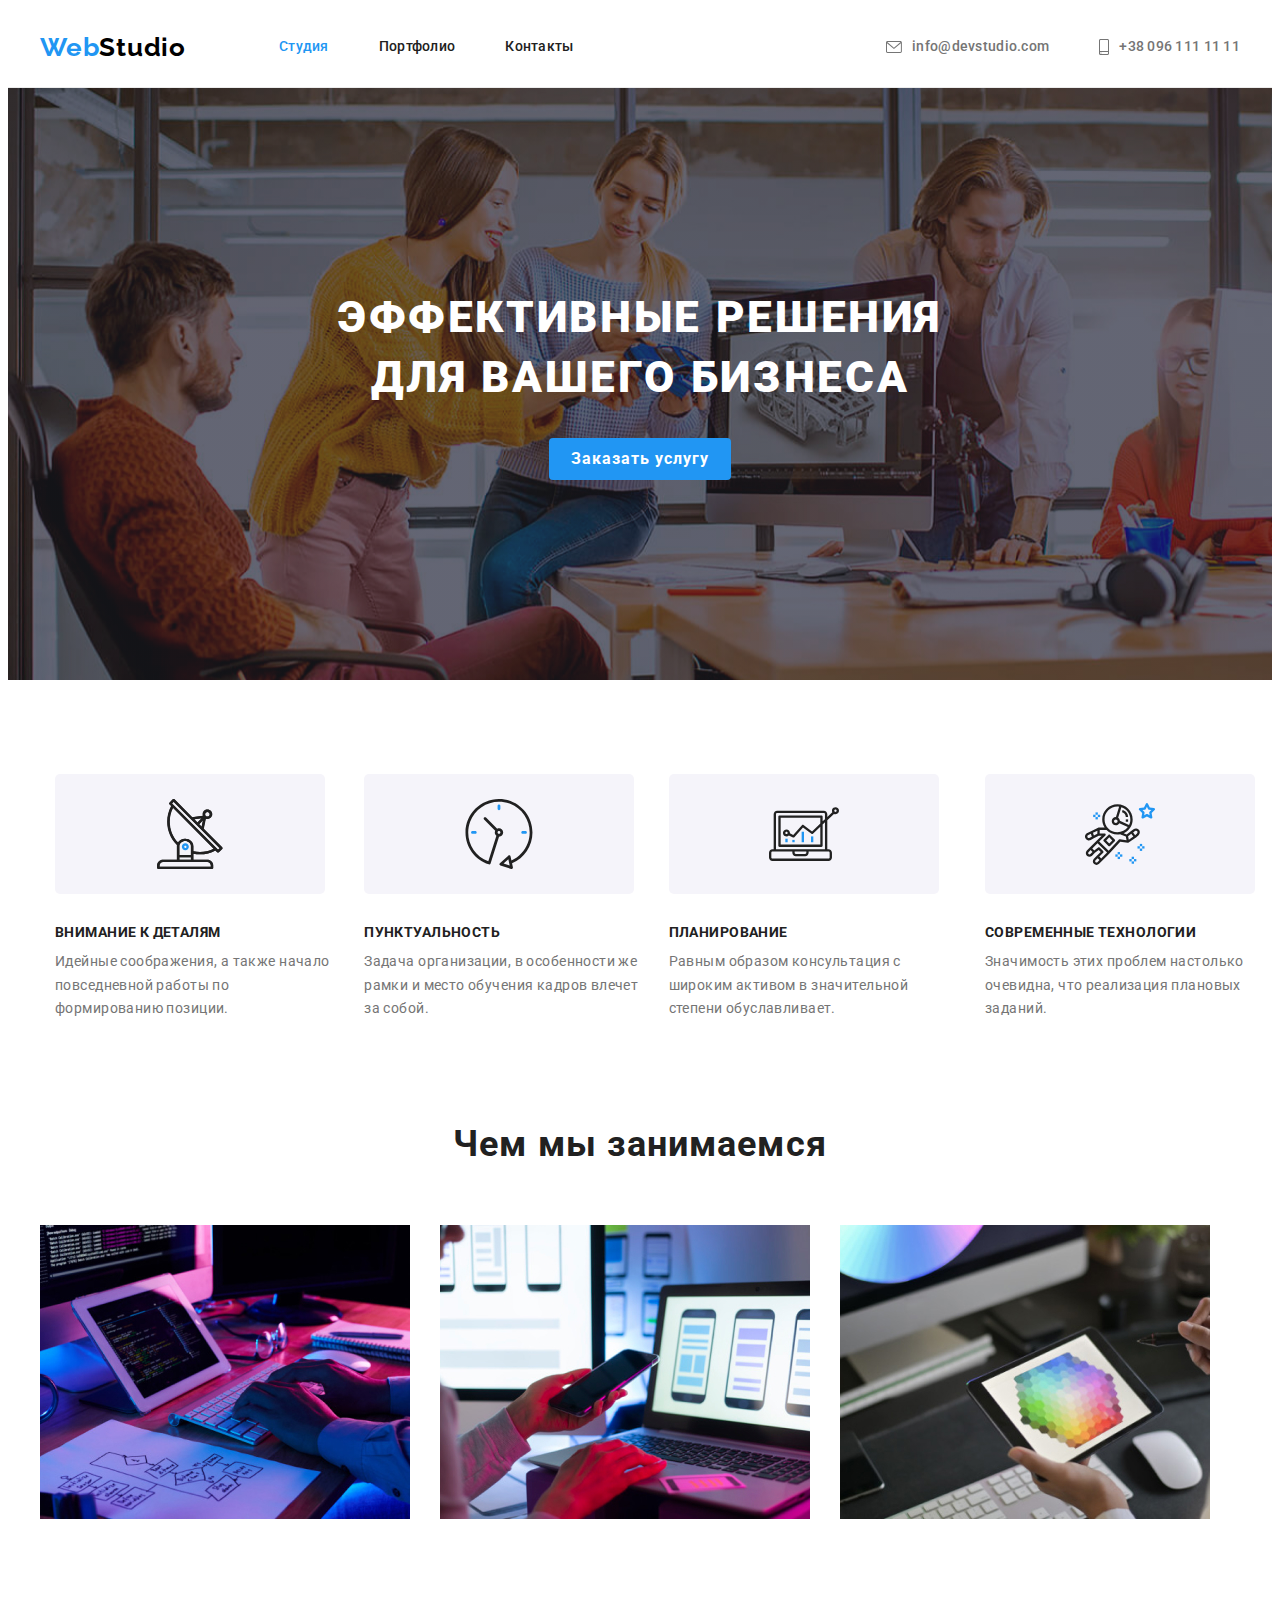
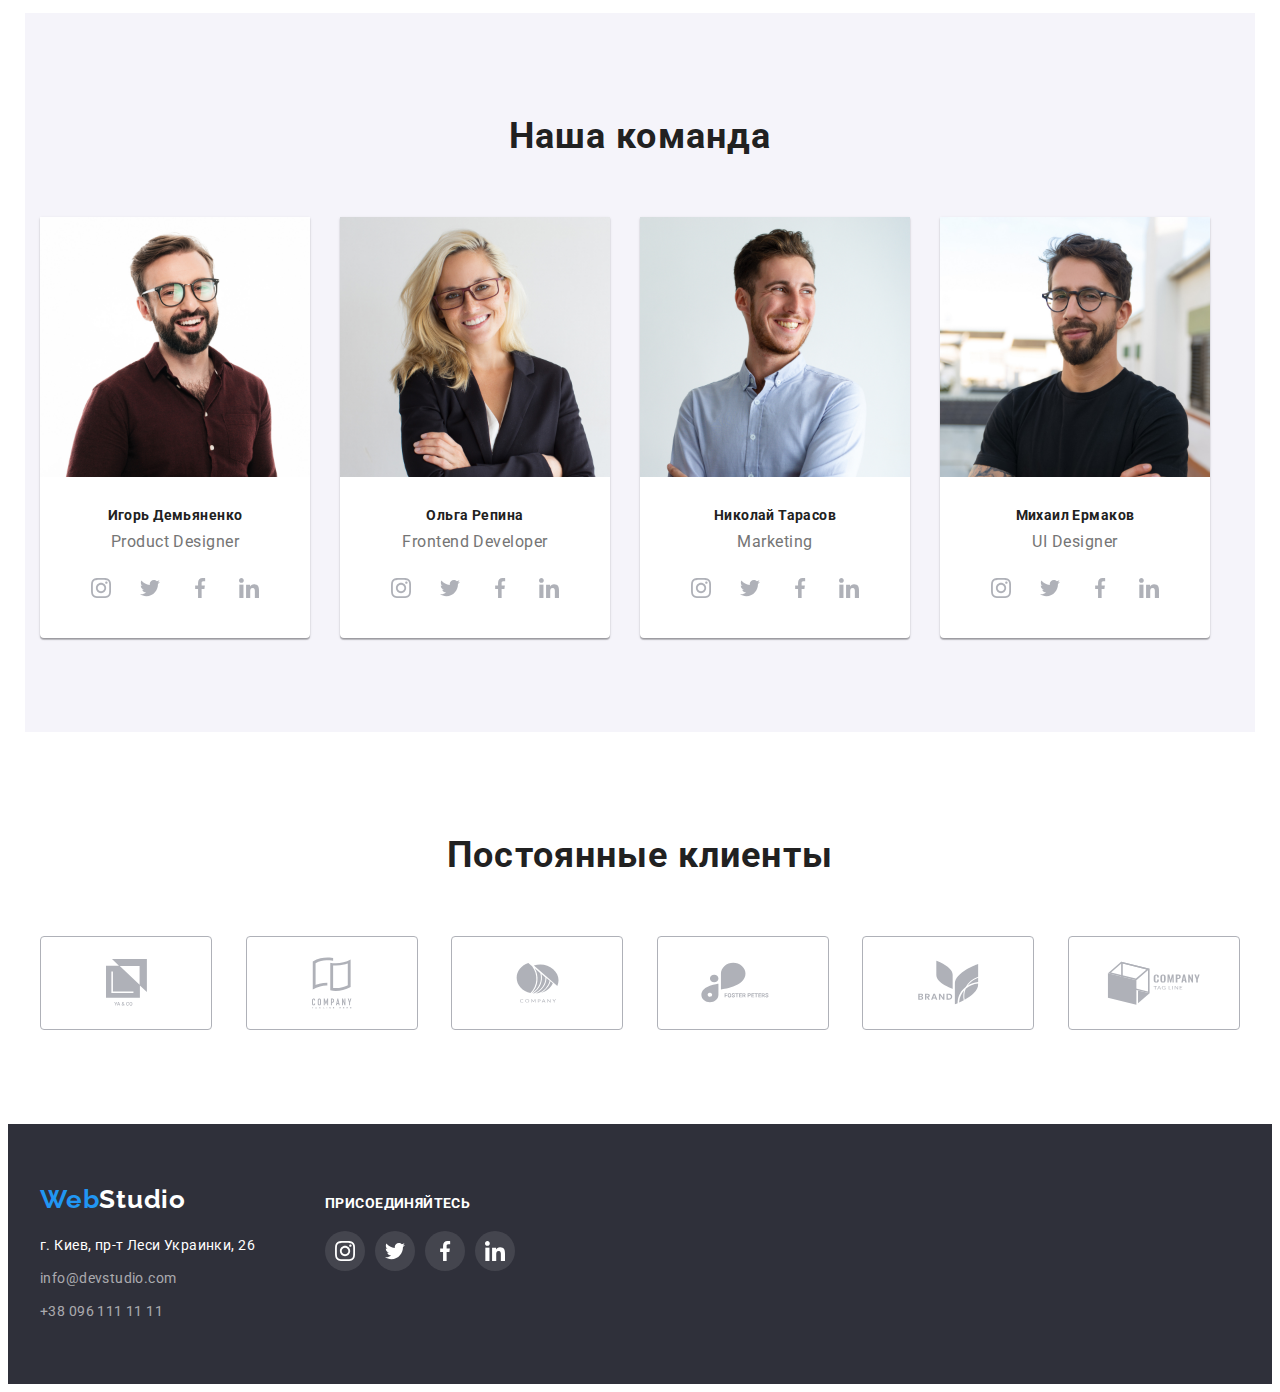
==== index.html @ feb7a759 "clone" ====
<!DOCTYPE html>
<html lang="ru">
<head>
    <meta charset="UTF-8"/>
    <title>Test</title>
    <link
            rel="stylesheet"
            href="https://cdnjs.cloudflare.com/ajax/libs/modern-normalize/1.0.0/modern-normalize.min.css"
            integrity="sha512-ISS7cAi1PEhQ8jnbJpJZMd29NlhNj4AWYyLOSp2CE/CsHxTCu+r+t0D2yoJudVrd0/8fTVPUVDzY5Tvli75u/g=="
            crossorigin="anonymous"
    />
    <!-- Raleway and  Roboto-->
    <link rel="preconnect" href="https://fonts.gstatic.com">
    <link href="https://fonts.googleapis.com/css2?family=Raleway:wght@700&family=Roboto:wght@400;500;700;900&display=swap"
          rel="stylesheet">
    <link href="./css/style.css" rel="stylesheet"/>
</head>
<body>
<!--==============================HEADER===========================================-->
<!--<div class="first-background">-->
<header>
    <div class="header-flex container">
        <!--    <nav>-->
        <nav class="logo-and-nav">
            <a href="index.html" class="logo link">Web<span class="studio">Studio</span></a>
            <ul class="nav-ul">
                <li class="nav-ul-li">
                    <a href="" class="head link active">Студия</a>
                </li>
                <li class="nav-ul-li">
                    <a href="portfolio.html" class="head link">Портфолио</a>
                </li>
                <li class="nav-ul-li">
                    <a href="" class="head link">Контакты</a>
                </li>
            </ul>
        </nav>
        <!--    </nav>-->
        <ul class="ul-mail">
            <li class="nav-ul-li">
                <svg class="icon-m10" width="16" height="12">
                    <use href="./images/sprite.svg#icon-envelope"></use>
                </svg>
                <a href="mailto:info@devstudio.com" class="info link a-mail">
                    info@devstudio.com
                </a>
            </li>
            <li class="nav-ul-li">
                <svg class="icon-m10" width="10" height="16">
                    <use href="./images/sprite.svg#icon-smartphone"></use>
                </svg>
                <a href="tel:+38961111111" class="info link a-mob">
                    +38 096 111 11 11</a>
            </li>
        </ul>
    </div>
</header>
<!--==============================HEADER END===========================================-->
<!--==================================MAIN=============================================-->
<main>
    <section class="osnovnaya">
        <h1 class="osnovnaya-h1">ЭФФЕКТИВНЫЕ РЕШЕНИЯ ДЛЯ ВАШЕГО БИЗНЕСА</h1>
        <button class="button-osnov" type="button">Заказать услугу</button>
    </section>
    <section class="sec-chem-mi first-background container">
        <!--            <div class="first-background pad">-->
        <ul class="chem-mi-ul container">
            <li class="chem-mi-li">
                <div class="chem-mi-li-svg">
                    <svg width="70" height="70">
                        <use href="./images/sprite.svg#icon-antenna"></use>
                    </svg>
                </div>
                <h3 class="chem-mi-h3">Внимание к деталям</h3>
                <p class="h3-text">
                    Идейные соображения, а также начало повседневной работы по
                    формированию позиции.
                </p>
            </li>
            <li class="chem-mi-li">
                <div class="chem-mi-li-svg">
                    <svg width="70" height="70">
                        <use href="./images/sprite.svg#icon-clock"></use>
                    </svg>
                </div>
                <h3 class="chem-mi-h3">Пунктуальность</h3>
                <p class="h3-text">
                    Задача организации, в особенности же рамки и место обучения кадров
                    влечет за собой.
                </p>
            </li>
            <li class="chem-mi-li">
                <div class="chem-mi-li-svg">
                    <svg width="70" height="70">
                        <use href="./images/sprite.svg#icon-diagram"></use>
                    </svg>
                </div>
                <h3 class="chem-mi-h3">Планирование</h3>
                <p class="h3-text">
                    Равным образом консультация с широким активом в значительной степени
                    обуславливает.
                </p>
            </li>
            <li class="chem-mi-li">
                <div class="chem-mi-li-svg">
                    <svg width="70" height="70">
                        <use href="./images/sprite.svg#icon-astronaut"></use>
                    </svg>
                </div>
                <h3 class="chem-mi-h3">Современные технологии</h3>
                <p class="h3-text">
                    Значимость этих проблем настолько очевидна, что реализация плановых
                    заданий.
                </p>
            </li>
        </ul>
    </section>
    <section class="o-rabote container">
        <h2 class="o-rabote-h2">Чем мы занимаемся</h2>
        <ul class="o-rabote-ul">
            <li class="o-rabote-li">
                <img src="images/rab-1.jpg" alt="рабочий стол" width="370"/>
            </li>
            <li class="o-rabote-li">
                <img src="images/rab-2.jpg" alt="мобильный" width="370"/>
            </li>
            <li class="o-rabote-li">
                <img src="images/rab-3.jpg" alt="планшет" width="370"/>
            </li>
        </ul>
    </section>
    <section class="nasha-komanda container">
        <h2>Наша команда</h2>
        <ul class="nasha-komanda-ul">
            <li class="nasha-komanda-li">
                <img class="komanda-img" src="images/img%20(5).jpg" alt="1" width="270"/>
                <div class="nasha-komanda-li-div">
                    <h3 class="nasha-komanda-h3">Игорь Демьяненко</h3>
                    <p class="proffesia">Product Designer</p>
                    <div class="div-logo-link">
                        <a class="a-logo-link" href="">
                            <svg class="logo-link" width="20" height="20">
                                <use href="./images/sprite.svg#icon-instagram"></use>
                            </svg>
                        </a>
                        <a class="a-logo-link" href="">
                            <svg class="logo-link" width="20" height="20">
                                <use href="./images/sprite.svg#icon-twitter"></use>
                            </svg>
                        </a>
                        <a class="a-logo-link" href="">
                            <svg class="logo-link" width="20" height="20">>
                                <use href="./images/sprite.svg#icon-facebook"></use>
                            </svg>
                        </a>
                        <a class="a-logo-link" href="">
                            <svg class="logo-link" width="20" height="20">>
                                <use href="./images/sprite.svg#icon-linkedin"></use>
                            </svg>
                        </a>
                    </div>
                </div>
            </li>
            <li class="nasha-komanda-li">
                <img class="komanda-img" src="images/img%20(6).jpg" alt="2" width="270"/>
                <div class="nasha-komanda-li-div">
                    <h3 class="nasha-komanda-h3">Ольга Репина</h3>
                    <p class="proffesia">Frontend Developer</p>
                    <div class="div-logo-link">
                        <a class="a-logo-link" href="">
                            <svg class="logo-link" width="20" height="20">
                                <use href="./images/sprite.svg#icon-instagram"></use>
                            </svg>
                        </a>
                        <a class="a-logo-link" href="">
                            <svg class="logo-link" width="20" height="20">
                                <use href="./images/sprite.svg#icon-twitter"></use>
                            </svg>
                        </a>
                        <a class="a-logo-link" href="">
                            <svg class="logo-link" width="20" height="20">>
                                <use href="./images/sprite.svg#icon-facebook"></use>
                            </svg>
                        </a>
                        <a class="a-logo-link" href="">
                            <svg class="logo-link" width="20" height="20">>
                                <use href="./images/sprite.svg#icon-linkedin"></use>
                            </svg>
                        </a>
                    </div>
                </div>
            </li>
            <li class="nasha-komanda-li">
                <img class="komanda-img" src="images/img%20(7).jpg" alt="3" width="270px"/>
                <div class="nasha-komanda-li-div">
                    <h3 class="nasha-komanda-h3">Николай Тарасов</h3>
                    <p class="proffesia">Marketing</p>
                    <div class="div-logo-link">
                        <a class="a-logo-link" href="">
                            <svg class="logo-link" width="20" height="20">
                                <use href="./images/sprite.svg#icon-instagram"></use>
                            </svg>
                        </a>
                        <a class="a-logo-link" href="">
                            <svg class="logo-link" width="20" height="20">>
                                <use href="./images/sprite.svg#icon-twitter"></use>
                            </svg>
                        </a>
                        <a class="a-logo-link" href="">
                            <svg class="logo-link" width="20" height="20">
                                <use href="./images/sprite.svg#icon-facebook"></use>
                            </svg>
                        </a>
                        <a class="a-logo-link" href="">
                            <svg class="logo-link" width="20" height="20">>
                                <use href="./images/sprite.svg#icon-linkedin"></use>
                            </svg>
                        </a>
                    </div>
                </div>
            </li>
            <li class="nasha-komanda-li">
                <img class="komanda-img" src="images/img%20(8).jpg" alt="4" width="270px"/>
                <div class="nasha-komanda-li-div">
                    <h3 class="nasha-komanda-h3">Михаил Ермаков</h3>
                    <p class="proffesia">UI Designer</p>
                    <ul class="div-logo-link">
                        <li>
                            <a class="a-logo-link" href="">
                                <svg class="logo-link" width="20" height="20">
                                    <use href="./images/sprite.svg#icon-instagram"></use>
                                </svg>
                            </a>
                        </li>
                        <li>
                            <a class="a-logo-link" href="">
                                <svg class="logo-link" width="20" height="20">
                                    <use href="./images/sprite.svg#icon-twitter"></use>
                                </svg>
                            </a>
                        </li>
                        <li>
                            <a class="a-logo-link" href="">
                                <svg class="logo-link" width="20" height="20">
                                    <use href="./images/sprite.svg#icon-facebook"></use>
                                </svg>
                            </a>
                        </li>
                        <li>
                            <a class="a-logo-link" href="">
                                <svg class="logo-link" width="20" height="20">>
                                    <use href="./images/sprite.svg#icon-linkedin"></use>
                                </svg>
                            </a>
                        </li>
                    </ul>
                </div>
            </li>
        </ul>
    </section>
    <!--========================Klienti===========================================    -->
    <section class="klienti">
        <h2>
            Постоянные клиенты
        </h2>
        <ul class="ul-klienti container">
            <li class="li-klienti">
                <a class="a-klienti" href="#">
                    <svg class="klient-svg" width="41" height="47">
                        <use href="./images/sprite.svg#icon-group"></use>
                    </svg>
                </a>
            </li>
            <li class="li-klienti">
                <a class="a-klienti" href="#">
                    <svg class="klient-svg" width="40" height="52">
                        <use href="./images/sprite.svg#icon-group-1"></use>
                    </svg>
                </a>
            </li>
            <li class="li-klienti">
                <a class="a-klienti" href="#">
                    <svg class="klient-svg" width="43" height="41">
                        <use href="./images/sprite.svg#icon-group-2"></use>
                    </svg>
                </a>
            </li>
            <li class="li-klienti">
                <a class="a-klienti" href="#">
                    <svg class="klient-svg" width="84" height="41">
                        <use href="./images/sprite.svg#icon-group-3"></use>
                    </svg>
                </a>
            </li>
            <li class="li-klienti">
                <a class="a-klienti" href="#">
                    <svg class="klient-svg" width="63" height="45">
                        <use href="./images/sprite.svg#icon-group-4"></use>
                    </svg>
                </a>
            </li>
            <li class="li-klienti">
                <a class="a-klienti" href="#">
                    <svg class="klient-svg" width="94" height="44">
                        <use href="./images/sprite.svg#icon-group-5"></use>
                    </svg>
                </a>
            </li>
        </ul>
    </section>
</main>
<!--==================================MAIN END==============================================-->
<!--===================================FOOTER===============================================-->
<footer>
    <section class="foot">
        <div class="foot-all-div">
        <div class="div-footer ">
            <a href="index.html" class="logo-foot link footer">Web<span class="studio-white">Studio</span></a>
            <address>г. Киев, пр-т Леси Украинки, 26</address>
            <ul>
                <li class="foot-a">
                    <a class="mail link" href="mailto:info@devstudio.com">info@devstudio.com</a>
                </li>
                <li>
                    <a class="tel link" href="tel:+38961111111">+38 096 111 11 11</a>
                </li>
            </ul>
        </div>
        <div class="foot-connect">
            <p class="text-pris">
                присоединяйтесь
            </p>
            <ul class="div-logo-link">
                <li class="foot-li">
                    <a class="a-logo-foot" href="">
                        <svg class="a-logo-foot-svg" width="20" height="20">
                            <use href="./images/sprite.svg#icon-instagram"></use>
                        </svg>
                    </a>
                </li>
                <li class="foot-li">
                    <a class="a-logo-foot" href="">
                        <svg class="a-logo-foot-svg" width="20" height="20">
                            <use href="./images/sprite.svg#icon-twitter"></use>
                        </svg>
                    </a>
                </li>
                <li class="foot-li">
                    <a class="a-logo-foot" href="">
                        <svg class="a-logo-foot-svg" width="20" height="20">
                            <use href="./images/sprite.svg#icon-facebook"></use>
                        </svg>
                    </a>
                </li>
                <li class="foot-li">
                    <a class="a-logo-foot" href="">
                        <svg class="a-logo-foot-svg" width="20" height="20">
                            <use href="./images/sprite.svg#icon-linkedin"></use>
                        </svg>
                    </a>
                </li>
            </ul>
        </div>
        </div>
    </section>
</footer>
<!--===================================FOOTER=END==========================================-->
</body>
</html>
---- css/style.css ----
:root {
    --sec-color: #212121;
    --hov-blue-color: #2196F3;
    --ther-white-color: #ffffff;
    --back-grey-color: #757575;
    --upper-text-transform: uppercase;
}

body {
    font-family: 'Roboto', sans-serif;
    color: var(--back-grey-color);
}

.first-background {
    background-color: var(--ther-white-color);
}

li {
    list-style-type: none;
}

h1,
h2,
h3,
p,
ul {
    margin: 0;
}

ul {
    padding-left: 0;
}

img {
    display: block;
}

.container {
    width: 1200px;
    margin-right: auto;
    margin-left: auto;
    padding: 0 15px;
}

.link {
    text-decoration: none;
}

.studio-white {
    color: var(--ther-white-color);
}

.border {
    border: 1px solid #ECECEC;
}

.border-main {
    width: 1600px;
    background-color: var(--ther-white-color);
}

/*Header*/
/*FLEX Header*/
header {
    background-color: var(--ther-white-color);
    border-bottom: 1px solid #ECECEC;
    padding: 24px 0;
}

.header-flex {
    display: flex;
    align-items: center;
}

.logo-and-nav {
    display: flex;
    align-items: center;
}

.nav-ul {
    display: flex;
}

.nav-ul-li:not(:last-child) {
    margin-right: 50px;
}
.nav-ul-li{
    display: flex;
    align-items: center;
    fill:currentColor;
}
.nav-ul-li:hover{
    fill: var(--hov-blue-color);
}
.icon-m10{
    margin-right: 10px;
}

.ul-mail {
    display: flex;
    margin-left: auto;
}


/*END Flex Header*/
.logo {
    font-family: Raleway;
    font-weight: bold;
    font-size: 26px;
    line-height: 1.19;
    letter-spacing: 0.03em;
    color: #2196F3;
    margin-right: 93px;
}

.studio {
    font-weight: bold;
    font-size: 26px;
    line-height: 1.19;
    letter-spacing: 0.03em;
    color: black;
}

.head {
    font-weight: 500;
    font-size: 14px;
    line-height: 1.14;
    letter-spacing: 0.02em;
    color: var(--sec-color);
}

.head:hover,
.head:focus {
    color: #2196F3;
}

.info {
    font-weight: 500;
    font-size: 14px;
    line-height: 1.14;
    letter-spacing: 0.02em;
    color: var(--back-grey-color);
}

.info:hover,
.info:focus {
    color: #2196F3;
}

/*main*/
.osnovnaya {
    background-image: linear-gradient(rgba(47,48,58,0.4),rgba(47,48,58,0.4)), url(../images/hero-back.jpg);
    background-color: #2F303A;
    max-width: 1600px;
    text-align: center;
    padding: 200px 0;
    margin-left: auto;
    margin-right: auto;
}

.osnovnaya-h1 {
    width: 696px;
    margin: 0 auto 30px auto;
    font-size: 44px;
    font-weight: 900;
    line-height: 1.36;
    letter-spacing: 0.06em;
    text-align: center;
    color: var(--ther-white-color);
}

h2 {
    font-weight: bold;
    font-size: 36px;
    line-height: 1.66;
    letter-spacing: 0.03em;
    color: var(--sec-color);
}

h3 {
    font-weight: bold;
    font-size: 14px;
    line-height: 16px;
    letter-spacing: 0.03em;
    color: var(--sec-color);
}

.button-osnov {
    cursor: pointer;
    background: #2196F3;
    border-radius: 4px;
    font-weight: bold;
    color: var(--ther-white-color);
    font-family: inherit;
    font-size: 16px;
    line-height: 1.875;
    letter-spacing: 0.06em;
    border: 0;
    padding: 6px 22px;
}

.butt-zak {
    font-size: 16px;
    font-weight: bold;
    color: var(--ther-white-color);
    font-family: inherit;
}


.sec-chem-mi {
    padding-top: 94px;
    padding-bottom: 94px;
}

.chem-mi-ul {
    display: flex;
}

.chem-mi-li:not(:last-child) {
    margin-right: 30px;
}

.chem-mi-li-svg{
    /*padding: 25px 100px ;*/
    width: 270px;
    height: 120px;
    background-color: #F5F4FA;
    border-radius: 5px;
    margin-bottom: 30px;
    display: flex;
    justify-content: center;
    align-items: center;
}
.chem-mi-h3 {
    text-transform: var(--upper-text-transform);
    margin-bottom: 10px;
}

h2 {
    text-align: center;
    margin-top: 0;
    margin-bottom: 50px;
}

.o-rabote-ul {
    display: flex;
    padding-bottom: 94px;
}

.o-rabote-li:not(:last-child) {
    margin-right: 30px;
}

.h3-text {
    font-size: 14px;
    line-height: 1.71;
    letter-spacing: 0.03em;
}

.nasha-komanda {
    background: #F5F4FA;
    padding-bottom: 94px;
    padding-top: 94px;
}

.nasha-komanda-ul {
    display: flex;
    flex-wrap: wrap;
    margin-top: -30px;
    margin-left: -30px;
}

.nasha-komanda-li {
    background: var(--ther-white-color);
    box-shadow: 0 1px 3px rgba(0, 0, 0, 0.12), 0 1px 1px rgba(0, 0, 0, 0.14), 0 2px 1px rgba(0, 0, 0, 0.2);
    border-radius: 0 0 4px 4px;
    margin-top: 30px;
    margin-left: 30px;
}

.nasha-komanda-li-div {
    text-align: center;
    padding: 30px 32px;
}

.nasha-komanda-h3 {
    margin-bottom: 10px;
}
.div-logo-link{
    display: flex;
    justify-content: space-evenly;
    align-items: center;
}
.logo-link{
    display: flex;
    fill: #AFB1B8;
}
.a-logo-link svg:hover,
.a-logo-link svg:focus{
    fill: #ffffff;
}

.a-logo-link{
    display: flex;
    border-radius: 50%;
    width: 40px;
    height: 40px;
    align-items: center;
    justify-content: center;
}
.a-logo-link:hover,
.a-logo-link:focus{
    background-color: #2196F3;
}
 .a-logo-link:hover svg,
 .a-logo-link:focus svg {
    fill: #ffffff;
}


.proffesia {
    font-size: 16px;
    line-height: 1.18;
    /*text-align: center;*/
    letter-spacing: 0.03em;
    color: var(--back-grey-color);
    margin-bottom: 16px;
}
/*=================================Klienti==============================================*/
.klienti{
    padding: 94px 0;
}

.ul-klienti {
    display: flex;
    justify-content: space-between;
}
.li-klienti{
    /*width: 170px;*/
    /*height: 92px;*/
    /*border: 1px solid #AFB1B8;*/
    /*border-radius: 4px;*/
    /*padding: 16px 32px;*/
    /*display: flex;*/
    /*align-items: center;*/
    /*justify-content: center;*/
}
.a-klienti:hover svg,
.a-klienti:focus svg {
    fill: var(--hov-blue-color);
}
.a-klienti:hover,
.a-klienti:focus {
    border-color: var(--hov-blue-color);
}
.a-klienti {
    fill:#AFB1B8;
    width: 170px;
    height: 92px;
    border: 1px solid #AFB1B8;
    border-radius: 4px;
    /*padding: 16px 32px;*/
    display: flex;
    align-items: center;
    justify-content: center;
}

/*=================================Porfolio.html==============================================*/

.portfolio-main {
    padding: 94px 15px;
    width: 1200px;
    margin: 0 auto;
    background-color: var(--ther-white-color);
}

.active {
    color: var(--hov-blue-color);
}

/*section -work*/

.work-select {
    background: #F5F4FA;
    border-radius: 4px;
}

.work-select-button {
    border-radius: 4px;
    padding: 6px 22px;
    border: none;
    font-family: inherit;
    font-style: normal;
    font-weight: 500;
    font-size: 16px;
    line-height: 1.62;
    text-align: center;
    letter-spacing: 0.03em;
    color: #212121;
}

.work-select-button:hover,
.work-select-button:focus {
    background: #2196F3;
    box-shadow: 0 3px 1px rgba(0, 0, 0, 0.1), 0 1px 2px rgba(0, 0, 0, 0.08), 0 2px 2px rgba(0, 0, 0, 0.12);
    color: var(--ther-white-color);
    text-decoration: none;
}

.work-ul {
    display: flex;
    justify-content: center;
    /*width: 611px;*/
    margin: 0 auto 50px;
    /*text-align: center;*/
}

.work-select:not(:last-child) {
    margin-right: 8px;
}

.ul-primeri-rabot {
    display: flex;
    flex-wrap: wrap;
    margin-left: -30px;
    margin-top: -30px;
}

.li-primeri-rabot {
    margin-left: 30px;
    margin-top: 30px;


}

.li-primeri-rabot-text {
    padding: 20px 24px;
    border: 1px solid #EEEEEE;
    border-top: none;
}

.port-h3 {
    font-weight: bold;
    font-size: 18px;
    line-height: 2;
    letter-spacing: 0.06em;
}

.port-p {
    font-size: 16px;
    line-height: 1.87;
    letter-spacing: 0.03em;
}

/*=============================FOOTER==========================================================*/
footer{
    background-color: #2F303A;
}
.foot {
    padding: 60px 15px;
    display: flex;
    width: 1200px;
    margin-left: auto;
    margin-right: auto;
}

.div-footer {
    margin-right: 70px;
}

.footer {
    display: inline-block;
    margin-bottom: 20px;
}

address {
    font-style: normal;
    font-size: 14px;
    line-height: 1.71;
    letter-spacing: 0.03em;
    color: var(--ther-white-color);
    margin-bottom: 9px;
}

.mail, .tel {
    font-size: 14px;
    line-height: 1.71;
    letter-spacing: 0.03em;
    color: rgba(255, 255, 255, 0.6);
}

.foot-a {
    margin-bottom: 9px;
}
.logo-foot {
    font-family: Raleway;
    font-weight: bold;
    font-size: 26px;
    line-height: 1.19;
    letter-spacing: 0.03em;
    color: #2196F3;
}
.text-pris{
    color: var(--ther-white-color);
    font-size: 14px;
    font-weight: bold;
    line-height: 16px;
    letter-spacing: 0.03em;
    text-transform: uppercase;
    margin-bottom: 20px;
}
/*.foot-connect{*/
/*    margin-top: 12px;*/
/*}*/
.foot-all-div{
    display: flex;
    align-items: baseline;
}
.a-logo-foot{
    display: flex;
    border-radius: 50%;
    width: 40px;
    height: 40px;
    align-items: center;
    justify-content: center;
    background: rgba(255, 255, 255, 0.1);
}
.a-logo-foot:hover,
.a-logo-foot:focus{
    background-color: var(--hov-blue-color);
}
.a-logo-foot:hover svg {
    fill: var(--ther-white-color);
}
.a-logo-foot-svg{
    display: flex;
    fill: var(--ther-white-color);
}
.foot-li:not(:last-child){
    margin-right: 10px;
}
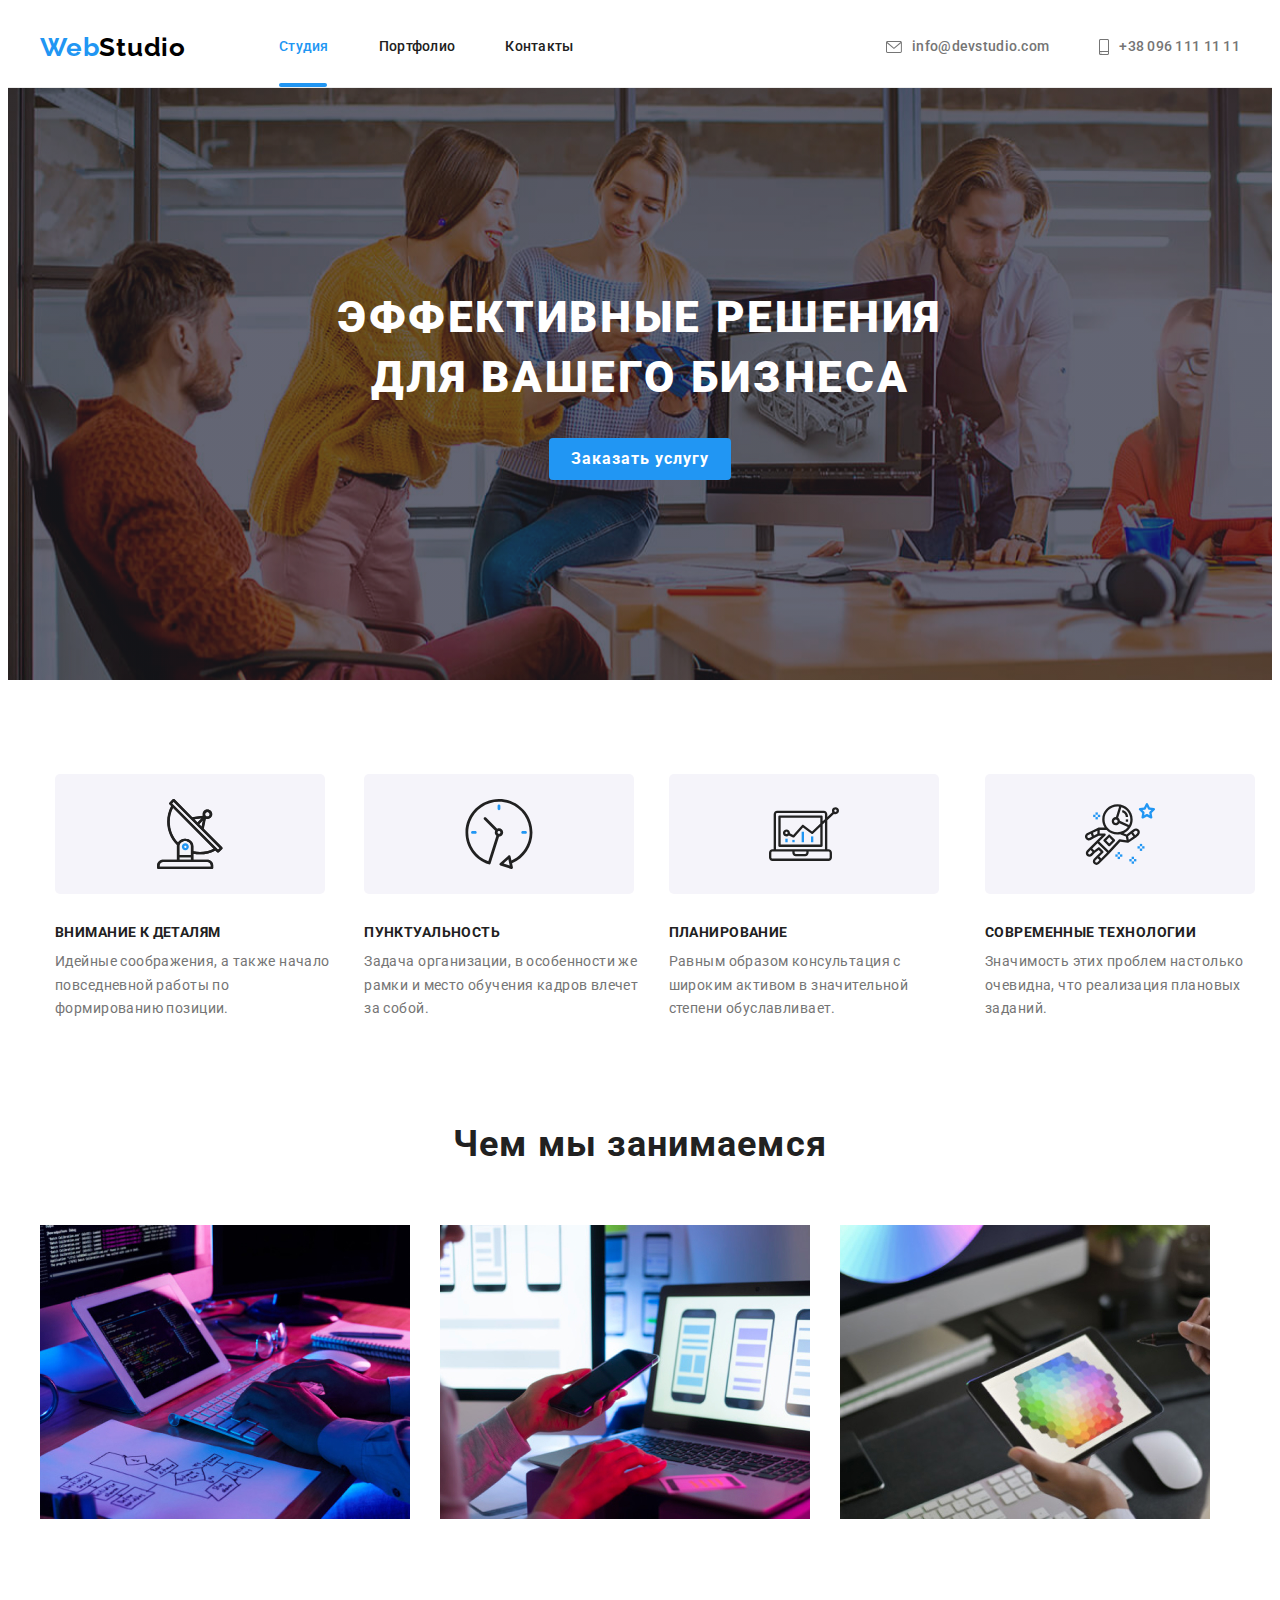
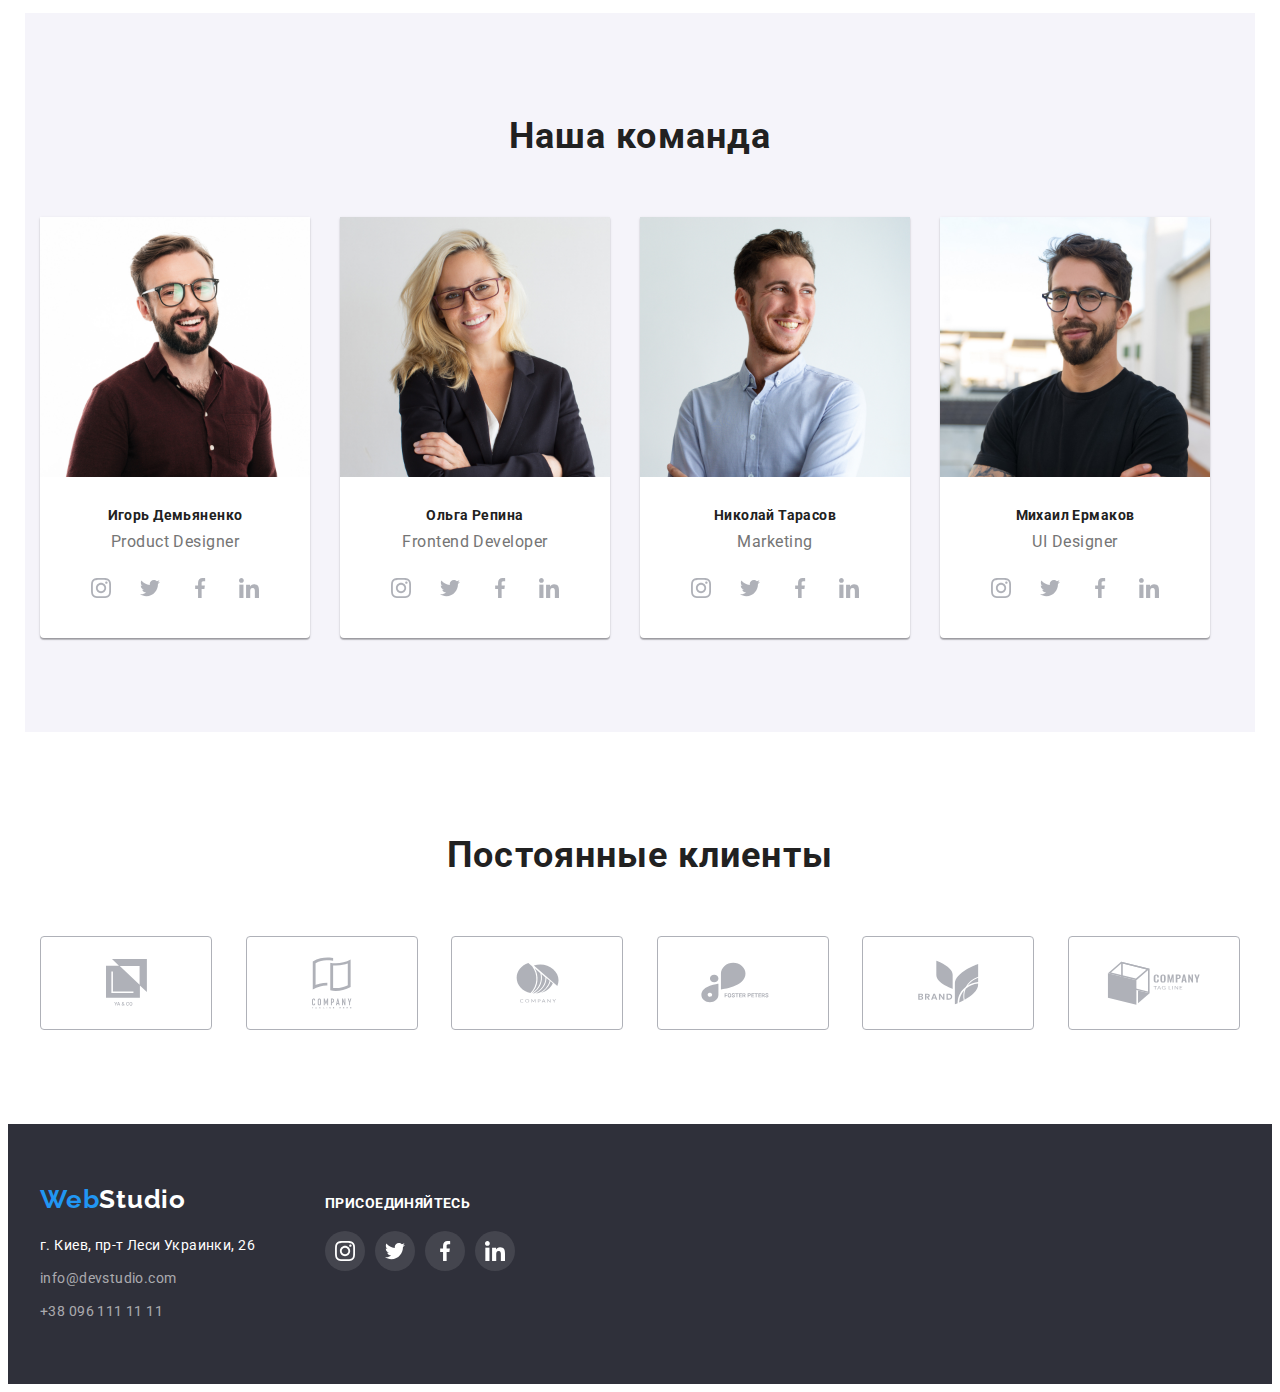
==== commit c20f7c2b: "polosa" ====
--- a/index.html
+++ b/index.html
@@ -26,6 +26,7 @@
             <ul class="nav-ul">
                 <li class="nav-ul-li">
                     <a href="" class="head link active">Студия</a>
+                    <p class="polosa"></p>
                 </li>
                 <li class="nav-ul-li">
                     <a href="portfolio.html" class="head link">Портфолио</a>
--- a/css/style.css
+++ b/css/style.css
@@ -65,6 +65,7 @@
     background-color: var(--ther-white-color);
     border-bottom: 1px solid #ECECEC;
     padding: 24px 0;
+    position: relative;
 }
 
 .header-flex {
@@ -99,6 +100,14 @@
 .ul-mail {
     display: flex;
     margin-left: auto;
+}
+.polosa{
+    width: 48px;
+    height: 4px;
+    background: #2196F3;
+    border-radius: 2px;
+    position: absolute;
+    bottom: 0;
 }
 
 
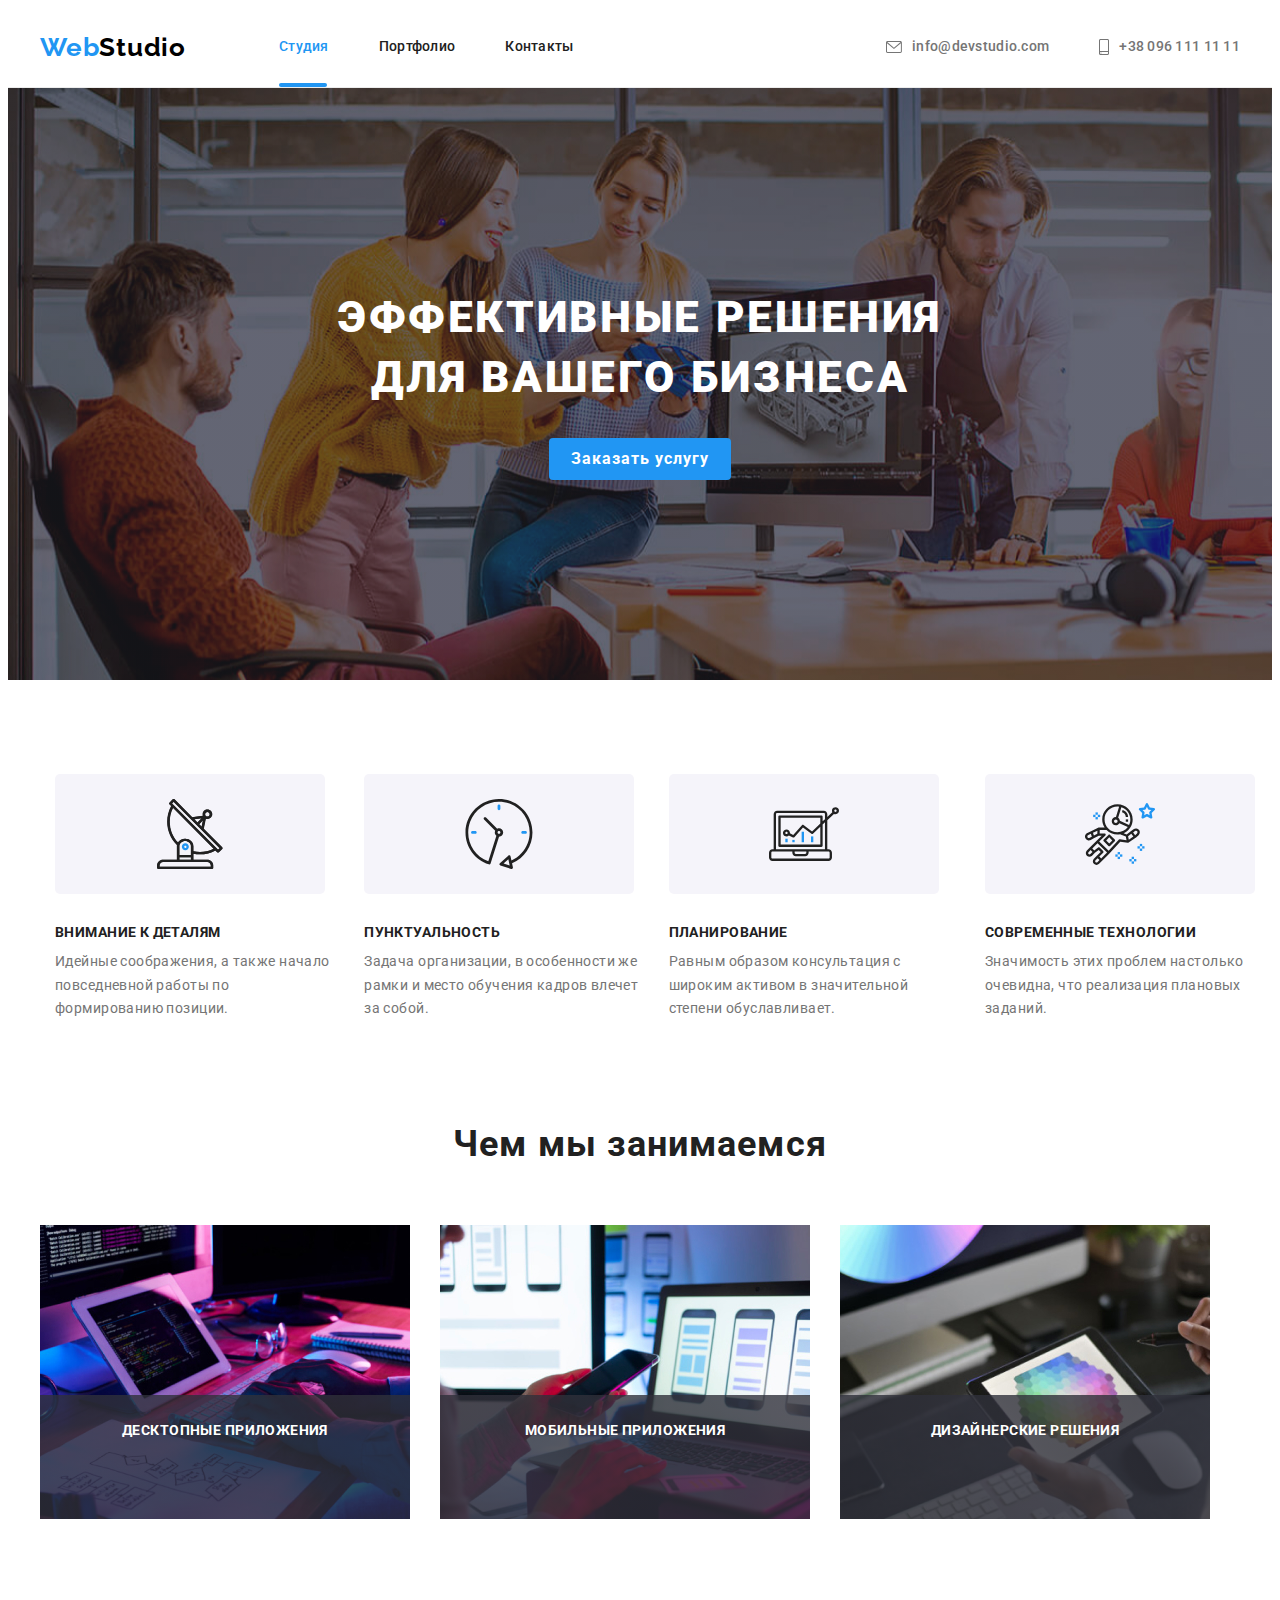
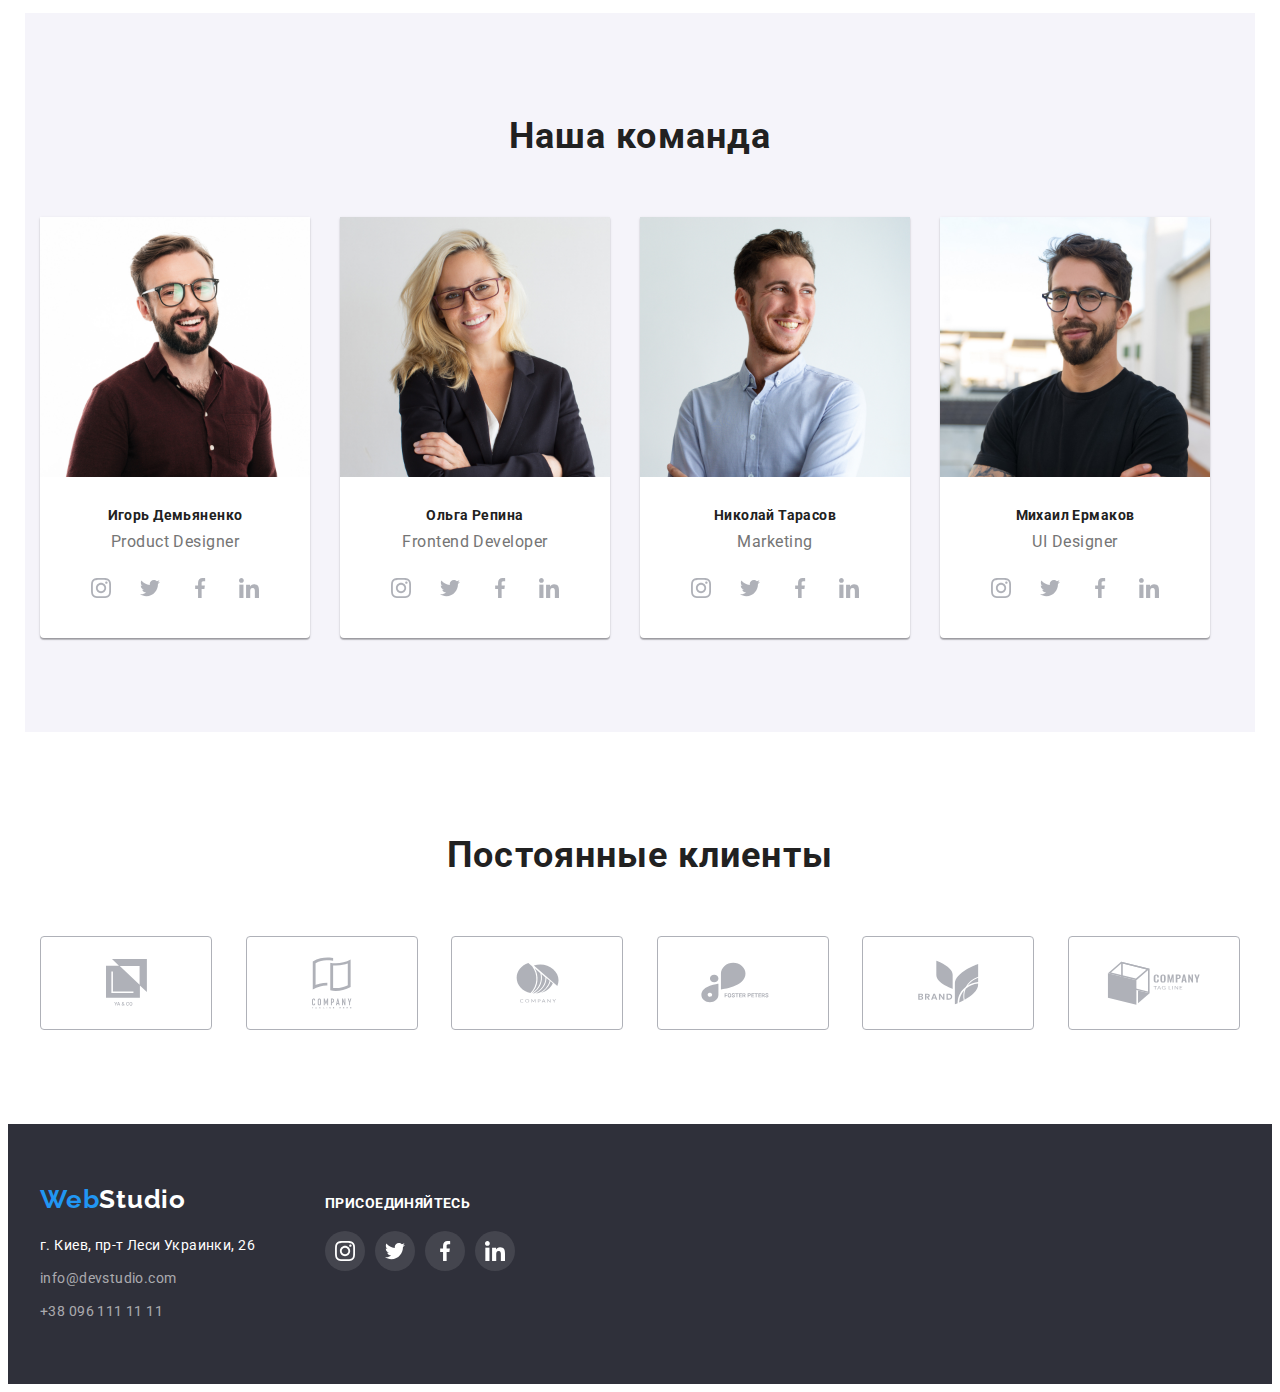
==== commit fbc9f105: "o rabote" ====
--- a/index.html
+++ b/index.html
@@ -120,13 +120,22 @@
         <h2 class="o-rabote-h2">Чем мы занимаемся</h2>
         <ul class="o-rabote-ul">
             <li class="o-rabote-li">
+                <div class="o-rabote-li-div">
                 <img src="images/rab-1.jpg" alt="рабочий стол" width="370"/>
+                <p class="rab-stol">десктопные приложения </p>
+                </div>
             </li>
             <li class="o-rabote-li">
+                <div class="o-rabote-li-div">
                 <img src="images/rab-2.jpg" alt="мобильный" width="370"/>
+                <p class="rab-stol">мобильные приложения</p>
+                </div>
             </li>
             <li class="o-rabote-li">
+                <div class="o-rabote-li-div">
                 <img src="images/rab-3.jpg" alt="планшет" width="370"/>
+                <p class="rab-stol">дизайнерские решения</p>
+                </div>
             </li>
         </ul>
     </section>
--- a/css/style.css
+++ b/css/style.css
@@ -214,7 +214,7 @@
     color: var(--ther-white-color);
     font-family: inherit;
 }
-
+/*===========================chem-mi=============================================*/
 
 .sec-chem-mi {
     padding-top: 94px;
@@ -258,6 +258,28 @@
 
 .o-rabote-li:not(:last-child) {
     margin-right: 30px;
+
+}
+.o-rabote-li-div{
+    position: relative;
+}
+.o-rabote-li-div > .rab-stol{
+    position: absolute;
+    bottom: 0;
+    right: 0;
+    width: 370px;
+    height: 70px;
+    font-style: normal;
+    font-weight: bold;
+    font-size: 14px;
+    line-height: 16px;
+    text-align: center;
+    padding: 27px 0;
+    letter-spacing: 0.03em;
+    text-transform: uppercase;
+    color: var(--ther-white-color);
+    background-image: linear-gradient(rgba(47, 48, 58, 0.8),rgba(47, 48, 58, 0.8));
+
 }
 
 .h3-text {
